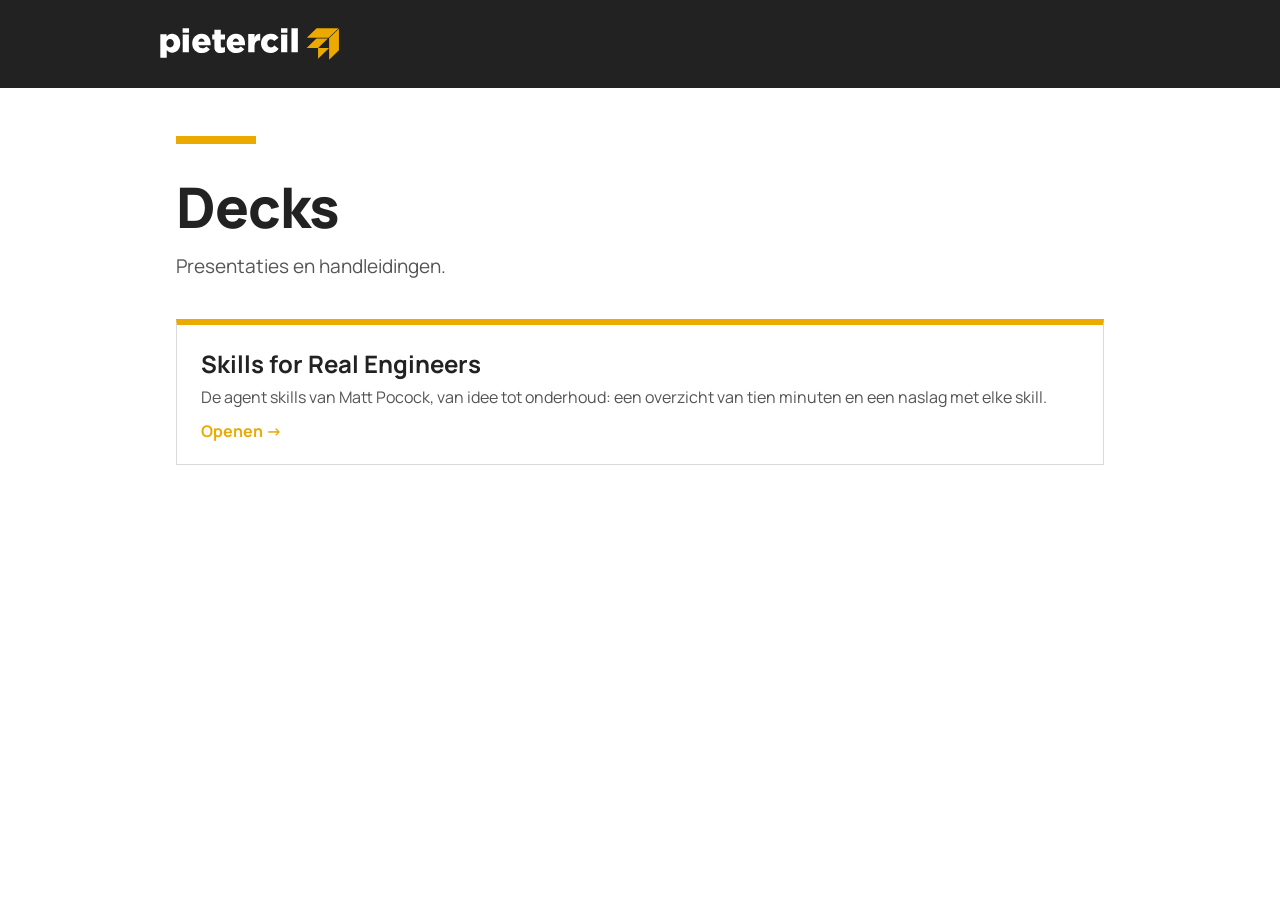
==== index.html @ 071e30e1 "Add Skills for Real Engineers deck with Pietercil-branded deck engine Ten-slide overview of Matt Poc" ====
<!doctype html>
<html lang="nl">
<head>
<meta charset="utf-8">
<meta name="viewport" content="width=device-width, initial-scale=1">
<title>Decks</title>
<link rel="icon" href="_shared/favicon.svg" type="image/svg+xml">
<link rel="preconnect" href="https://fonts.googleapis.com">
<link rel="preconnect" href="https://fonts.gstatic.com" crossorigin>
<link rel="stylesheet" href="https://fonts.googleapis.com/css2?family=Manrope:wght@400;600;800&display=swap">
<style>
  :root { --brand: #eca900; --fg: #222; --dim: #545454; --line: #d9d9d9; --bg: #fff; --bg-2: #f3f3f3; }
  @media (prefers-color-scheme: dark) { :root { --fg: #f3f3f3; --dim: #c4c4c4; --line: #404040; --bg: #1b1b1b; --bg-2: #222; } }
  * { box-sizing: border-box; }
  body { margin: 0; background: var(--bg); color: var(--fg); font-family: Manrope, system-ui, sans-serif; }
  header { background: #222; color: #fff; padding: 28px 16px; }
  header .in, main { max-width: 960px; margin: 0 auto; }
  header svg { height: 32px; display: block; }
  main { padding: 48px 16px 80px; }
  h1 { font-size: clamp(36px, 6vw, 56px); font-weight: 800; letter-spacing: -.02em; margin: 0 0 8px; }
  h1::before { content: ""; display: block; width: 80px; height: 8px; background: var(--brand); margin-bottom: 24px; }
  p.lead { color: var(--dim); font-size: 19px; margin: 0 0 40px; }
  a.deck { display: block; text-decoration: none; color: inherit; border: 1px solid var(--line); border-top: 6px solid var(--brand); padding: 22px 24px; background: var(--bg); transition: background .2s; }
  a.deck:hover { background: var(--bg-2); }
  a.deck h2 { margin: 0 0 6px; font-size: 24px; }
  a.deck p { margin: 0; color: var(--dim); }
  a.deck span { display: inline-block; margin-top: 12px; font-weight: 700; color: var(--brand); }
</style>
</head>
<body>
<header><div class="in" id="logo"></div></header>
<main>
  <h1>Decks</h1>
  <p class="lead">Presentaties en handleidingen.</p>
  <a class="deck" href="mattpocock-skills/">
    <h2>Skills for Real Engineers</h2>
    <p>De agent skills van Matt Pocock, van idee tot onderhoud: een overzicht van tien minuten en een naslag met elke skill.</p>
    <span>Openen →</span>
  </a>
</main>
<script>window.DECK = {}; window.I18N = { nl: {} };</script>
<script src="_shared/helpers.js"></script>
<script>document.getElementById('logo').innerHTML = DECK.h.logo(32).replace('var(--brand)', '#eca900');</script>
</body>
</html>
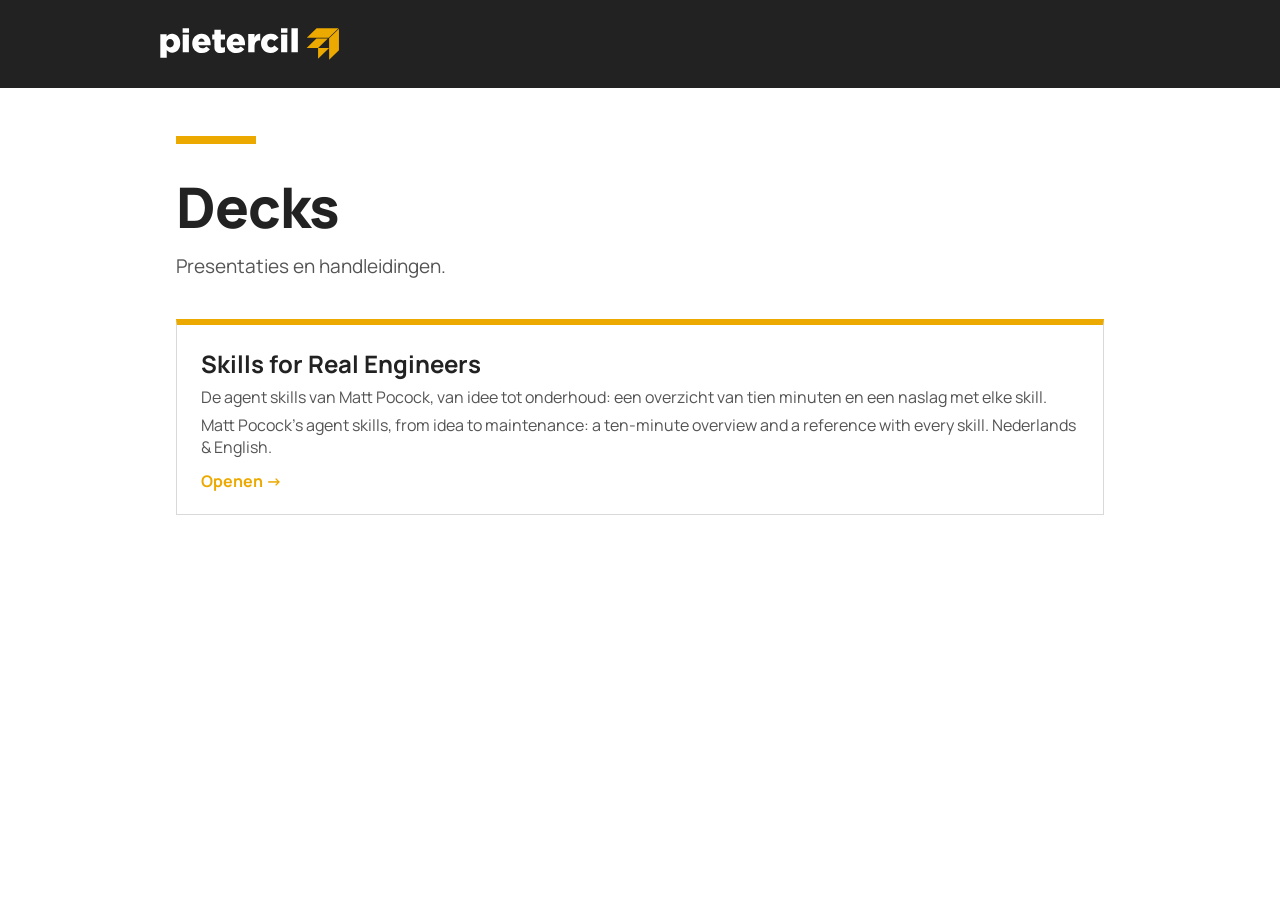
==== commit eb7cea82: "Add English translation of the Skills for Real Engineers deck Every slide, skill card, menu label an" ====
--- a/index.html
+++ b/index.html
@@ -35,6 +35,7 @@
   <a class="deck" href="mattpocock-skills/">
     <h2>Skills for Real Engineers</h2>
     <p>De agent skills van Matt Pocock, van idee tot onderhoud: een overzicht van tien minuten en een naslag met elke skill.</p>
+    <p lang="en" style="margin-top:6px">Matt Pocock’s agent skills, from idea to maintenance: a ten-minute overview and a reference with every skill. Nederlands &amp; English.</p>
     <span>Openen →</span>
   </a>
 </main>
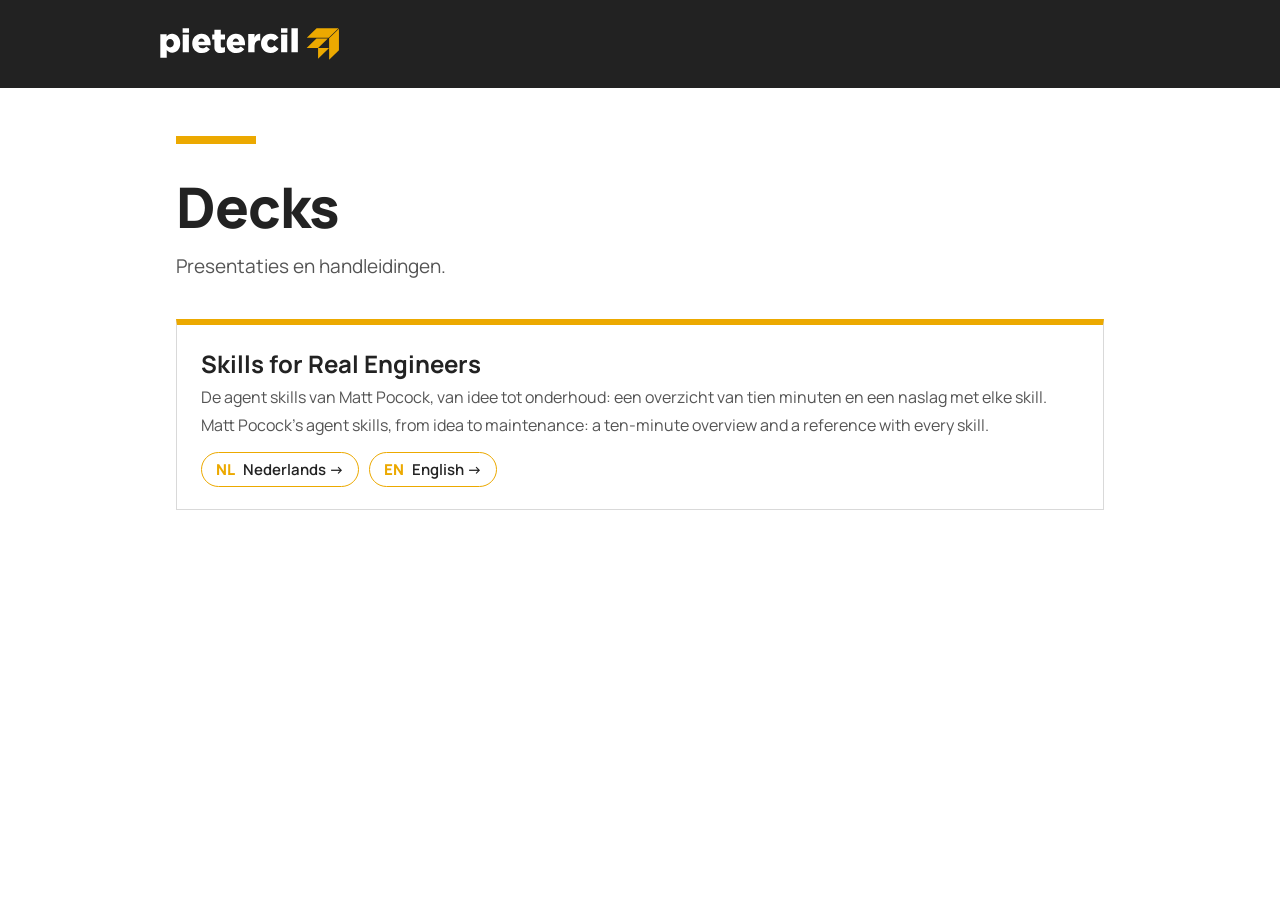
==== commit 5a342372: "Add NL/EN language tags to the deck card on the index page Co-Authored-By: Claude Opus 5.5 <noreply@" ====
--- a/index.html
+++ b/index.html
@@ -20,11 +20,17 @@
   h1 { font-size: clamp(36px, 6vw, 56px); font-weight: 800; letter-spacing: -.02em; margin: 0 0 8px; }
   h1::before { content: ""; display: block; width: 80px; height: 8px; background: var(--brand); margin-bottom: 24px; }
   p.lead { color: var(--dim); font-size: 19px; margin: 0 0 40px; }
-  a.deck { display: block; text-decoration: none; color: inherit; border: 1px solid var(--line); border-top: 6px solid var(--brand); padding: 22px 24px; background: var(--bg); transition: background .2s; }
-  a.deck:hover { background: var(--bg-2); }
-  a.deck h2 { margin: 0 0 6px; font-size: 24px; }
-  a.deck p { margin: 0; color: var(--dim); }
-  a.deck span { display: inline-block; margin-top: 12px; font-weight: 700; color: var(--brand); }
+  .deck { border: 1px solid var(--line); border-top: 6px solid var(--brand); padding: 22px 24px; background: var(--bg); }
+  .deck h2 { margin: 0 0 6px; font-size: 24px; }
+  .deck h2 a { color: inherit; text-decoration: none; }
+  .deck h2 a:hover { text-decoration: underline; text-decoration-color: var(--brand); text-underline-offset: 4px; }
+  .deck p { margin: 0; color: var(--dim); }
+  .langs { display: flex; gap: 10px; flex-wrap: wrap; margin-top: 16px; }
+  .langs a { display: inline-flex; align-items: center; gap: 8px; padding: 6px 14px; border: 1px solid var(--brand); border-radius: 999px; color: var(--fg); text-decoration: none; font-weight: 600; font-size: 15px; transition: background .2s; }
+  .langs a b { font-weight: 800; color: var(--brand); }
+  .langs a:hover, .langs a:focus-visible { background: var(--brand); color: #222; }
+  .langs a:hover b, .langs a:focus-visible b { color: #222; }
+  :focus-visible { outline: 3px solid var(--brand); outline-offset: 3px; }
 </style>
 </head>
 <body>
@@ -32,12 +38,15 @@
 <main>
   <h1>Decks</h1>
   <p class="lead">Presentaties en handleidingen.</p>
-  <a class="deck" href="mattpocock-skills/">
-    <h2>Skills for Real Engineers</h2>
+  <div class="deck">
+    <h2><a href="mattpocock-skills/">Skills for Real Engineers</a></h2>
     <p>De agent skills van Matt Pocock, van idee tot onderhoud: een overzicht van tien minuten en een naslag met elke skill.</p>
-    <p lang="en" style="margin-top:6px">Matt Pocock’s agent skills, from idea to maintenance: a ten-minute overview and a reference with every skill. Nederlands &amp; English.</p>
-    <span>Openen →</span>
-  </a>
+    <p lang="en" style="margin-top:6px">Matt Pocock’s agent skills, from idea to maintenance: a ten-minute overview and a reference with every skill.</p>
+    <div class="langs">
+      <a href="mattpocock-skills/?lang=nl" hreflang="nl"><b>NL</b> Nederlands →</a>
+      <a href="mattpocock-skills/?lang=en" hreflang="en" lang="en"><b>EN</b> English →</a>
+    </div>
+  </div>
 </main>
 <script>window.DECK = {}; window.I18N = { nl: {} };</script>
 <script src="_shared/helpers.js"></script>
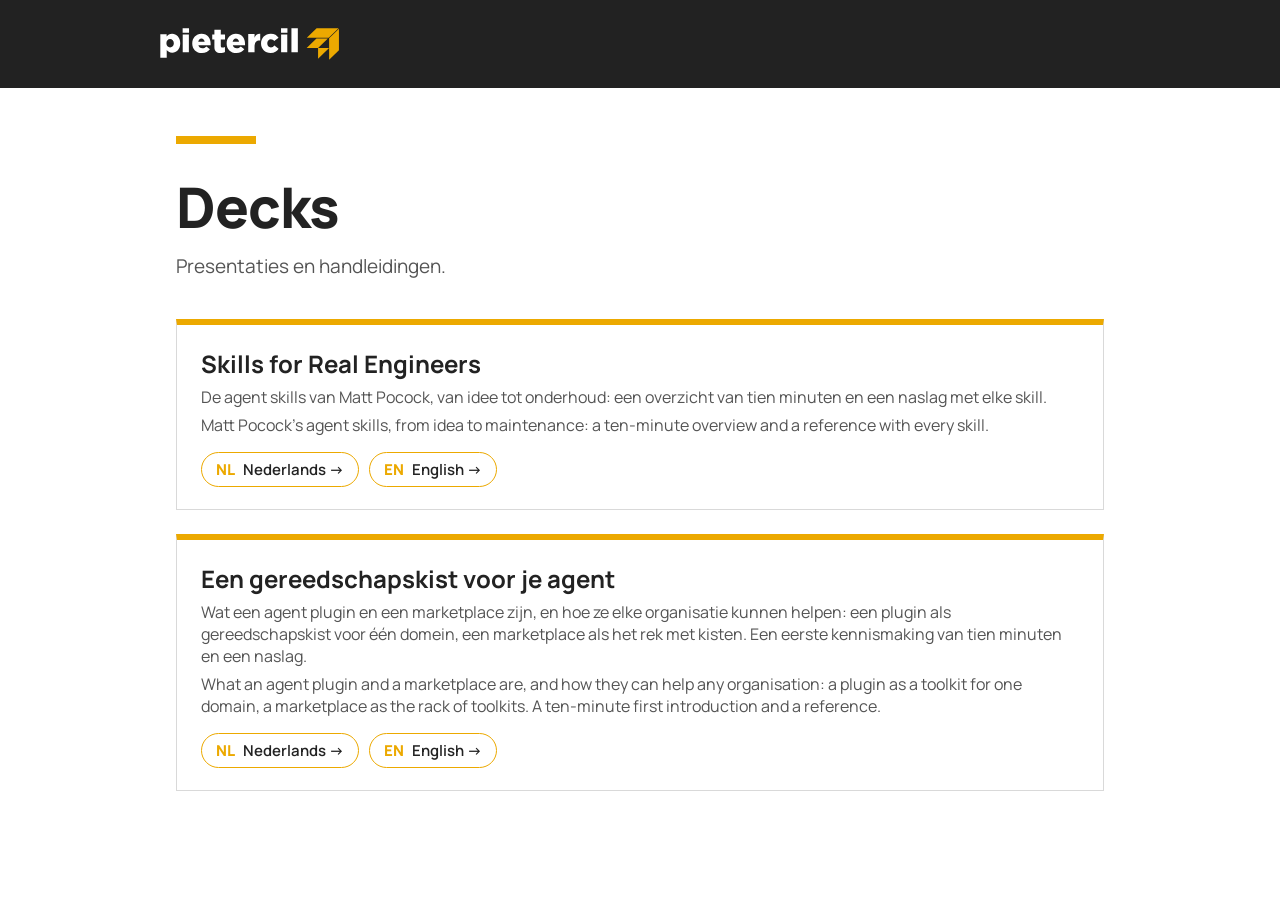
==== commit a1a68062: "Add the agent-plugins deck and scenario support in the engine A ten-minute NL/EN deck that explains " ====
--- a/index.html
+++ b/index.html
@@ -3,7 +3,7 @@
 <head>
 <meta charset="utf-8">
 <meta name="viewport" content="width=device-width, initial-scale=1">
-<title>Decks</title>
+<title>Decks | Pietercil</title>
 <link rel="icon" href="_shared/favicon.svg" type="image/svg+xml">
 <link rel="preconnect" href="https://fonts.googleapis.com">
 <link rel="preconnect" href="https://fonts.gstatic.com" crossorigin>
@@ -20,6 +20,7 @@
   h1 { font-size: clamp(36px, 6vw, 56px); font-weight: 800; letter-spacing: -.02em; margin: 0 0 8px; }
   h1::before { content: ""; display: block; width: 80px; height: 8px; background: var(--brand); margin-bottom: 24px; }
   p.lead { color: var(--dim); font-size: 19px; margin: 0 0 40px; }
+  .deck + .deck { margin-top: 24px; }
   .deck { border: 1px solid var(--line); border-top: 6px solid var(--brand); padding: 22px 24px; background: var(--bg); }
   .deck h2 { margin: 0 0 6px; font-size: 24px; }
   .deck h2 a { color: inherit; text-decoration: none; }
@@ -47,6 +48,15 @@
       <a href="mattpocock-skills/?lang=en" hreflang="en" lang="en"><b>EN</b> English →</a>
     </div>
   </div>
+  <div class="deck">
+    <h2><a href="agent-plugins/">Een gereedschapskist voor je agent</a></h2>
+    <p>Wat een agent plugin en een marketplace zijn, en hoe ze elke organisatie kunnen helpen: een plugin als gereedschapskist voor één domein, een marketplace als het rek met kisten. Een eerste kennismaking van tien minuten en een naslag.</p>
+    <p lang="en" style="margin-top:6px">What an agent plugin and a marketplace are, and how they can help any organisation: a plugin as a toolkit for one domain, a marketplace as the rack of toolkits. A ten-minute first introduction and a reference.</p>
+    <div class="langs">
+      <a href="agent-plugins/?lang=nl" hreflang="nl"><b>NL</b> Nederlands →</a>
+      <a href="agent-plugins/?lang=en" hreflang="en" lang="en"><b>EN</b> English →</a>
+    </div>
+  </div>
 </main>
 <script>window.DECK = {}; window.I18N = { nl: {} };</script>
 <script src="_shared/helpers.js"></script>
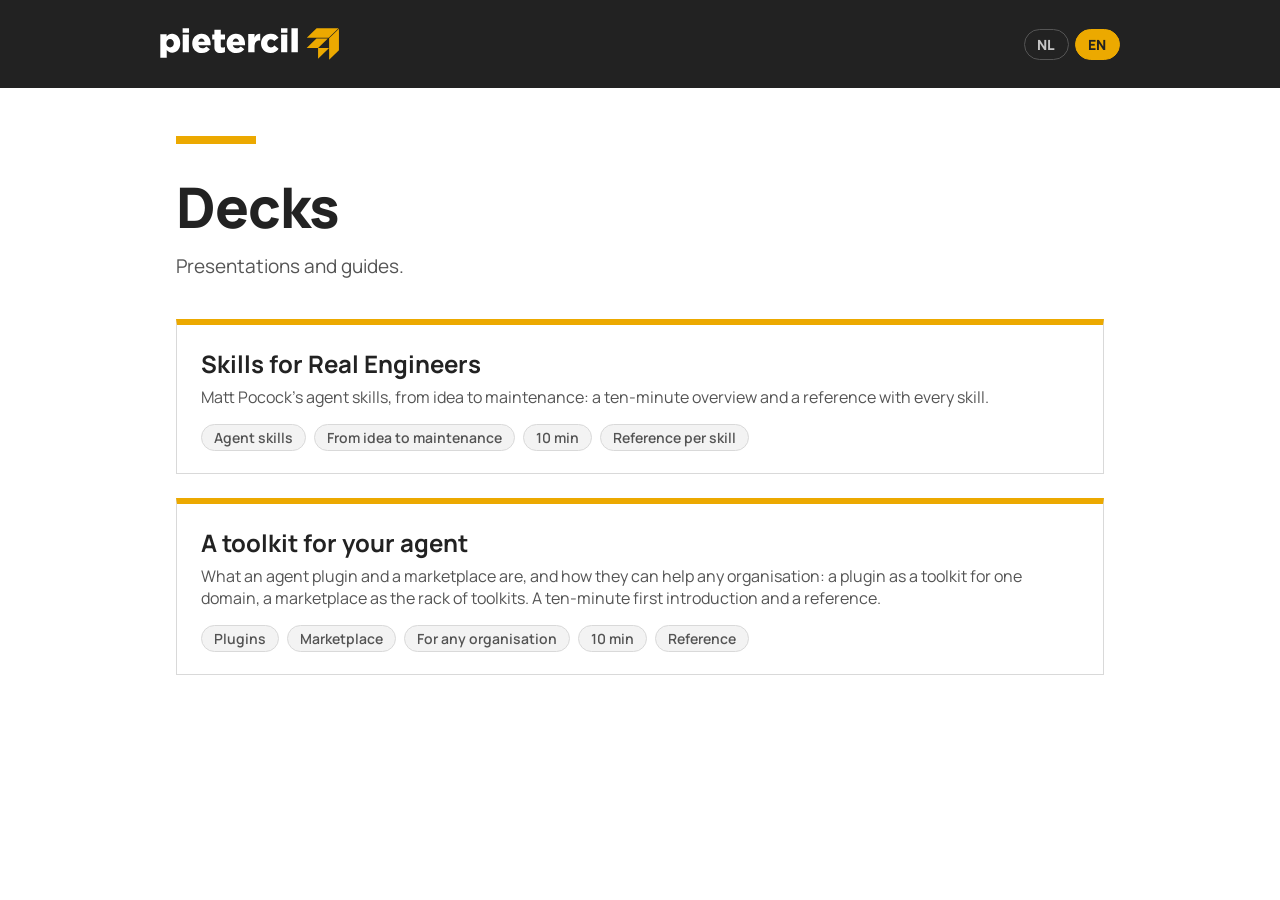
==== commit f5d28595: "Add a language switcher to the index and share the language site-wide The index page gets NL/EN butt" ====
--- a/index.html
+++ b/index.html
@@ -15,51 +15,100 @@
   body { margin: 0; background: var(--bg); color: var(--fg); font-family: Manrope, system-ui, sans-serif; }
   header { background: #222; color: #fff; padding: 28px 16px; }
   header .in, main { max-width: 960px; margin: 0 auto; }
+  header .in { display: flex; align-items: center; justify-content: space-between; gap: 16px; }
   header svg { height: 32px; display: block; }
+  .switch { display: flex; gap: 6px; }
+  .switch button { font: inherit; font-size: 14px; font-weight: 800; letter-spacing: .04em; padding: 5px 12px; border: 1px solid #555; border-radius: 999px; background: transparent; color: #c4c4c4; cursor: pointer; transition: background .2s, border-color .2s; }
+  .switch button:hover { border-color: var(--brand); color: #fff; }
+  .switch button.on { background: var(--brand); border-color: var(--brand); color: #222; }
   main { padding: 48px 16px 80px; }
   h1 { font-size: clamp(36px, 6vw, 56px); font-weight: 800; letter-spacing: -.02em; margin: 0 0 8px; }
   h1::before { content: ""; display: block; width: 80px; height: 8px; background: var(--brand); margin-bottom: 24px; }
   p.lead { color: var(--dim); font-size: 19px; margin: 0 0 40px; }
   .deck + .deck { margin-top: 24px; }
-  .deck { border: 1px solid var(--line); border-top: 6px solid var(--brand); padding: 22px 24px; background: var(--bg); }
+  .deck { position: relative; border: 1px solid var(--line); border-top: 6px solid var(--brand); padding: 22px 24px; background: var(--bg); transition: border-color .2s; }
+  .deck:hover { border-color: var(--brand); }
   .deck h2 { margin: 0 0 6px; font-size: 24px; }
   .deck h2 a { color: inherit; text-decoration: none; }
-  .deck h2 a:hover { text-decoration: underline; text-decoration-color: var(--brand); text-underline-offset: 4px; }
+  /* The title link covers the whole card, so a click anywhere on it opens the deck. */
+  .deck h2 a::after { content: ""; position: absolute; inset: 0; }
+  .deck:hover h2 a, .deck h2 a:focus-visible { text-decoration: underline; text-decoration-color: var(--brand); text-underline-offset: 4px; }
   .deck p { margin: 0; color: var(--dim); }
-  .langs { display: flex; gap: 10px; flex-wrap: wrap; margin-top: 16px; }
-  .langs a { display: inline-flex; align-items: center; gap: 8px; padding: 6px 14px; border: 1px solid var(--brand); border-radius: 999px; color: var(--fg); text-decoration: none; font-weight: 600; font-size: 15px; transition: background .2s; }
-  .langs a b { font-weight: 800; color: var(--brand); }
-  .langs a:hover, .langs a:focus-visible { background: var(--brand); color: #222; }
-  .langs a:hover b, .langs a:focus-visible b { color: #222; }
+  .tags { display: flex; gap: 8px; flex-wrap: wrap; margin: 16px 0 0; padding: 0; list-style: none; }
+  .tags li { padding: 3px 12px; border: 1px solid var(--line); border-radius: 999px; background: var(--bg-2); font-size: 14px; font-weight: 600; color: var(--dim); }
   :focus-visible { outline: 3px solid var(--brand); outline-offset: 3px; }
 </style>
 </head>
 <body>
-<header><div class="in" id="logo"></div></header>
+<header>
+  <div class="in">
+    <div id="logo"></div>
+    <div class="switch" role="group" aria-label="Taal / Language">
+      <button type="button" data-lang="nl" lang="nl">NL</button>
+      <button type="button" data-lang="en" lang="en">EN</button>
+    </div>
+  </div>
+</header>
 <main>
   <h1>Decks</h1>
-  <p class="lead">Presentaties en handleidingen.</p>
+  <p class="lead" data-t="lead"></p>
   <div class="deck">
-    <h2><a href="mattpocock-skills/">Skills for Real Engineers</a></h2>
-    <p>De agent skills van Matt Pocock, van idee tot onderhoud: een overzicht van tien minuten en een naslag met elke skill.</p>
-    <p lang="en" style="margin-top:6px">Matt Pocock’s agent skills, from idea to maintenance: a ten-minute overview and a reference with every skill.</p>
-    <div class="langs">
-      <a href="mattpocock-skills/?lang=nl" hreflang="nl"><b>NL</b> Nederlands →</a>
-      <a href="mattpocock-skills/?lang=en" hreflang="en" lang="en"><b>EN</b> English →</a>
-    </div>
+    <h2><a data-deck="mattpocock-skills/" data-t="skills.title"></a></h2>
+    <p data-t="skills.desc"></p>
+    <ul class="tags" data-tags="skills"></ul>
   </div>
   <div class="deck">
-    <h2><a href="agent-plugins/">Een gereedschapskist voor je agent</a></h2>
-    <p>Wat een agent plugin en een marketplace zijn, en hoe ze elke organisatie kunnen helpen: een plugin als gereedschapskist voor één domein, een marketplace als het rek met kisten. Een eerste kennismaking van tien minuten en een naslag.</p>
-    <p lang="en" style="margin-top:6px">What an agent plugin and a marketplace are, and how they can help any organisation: a plugin as a toolkit for one domain, a marketplace as the rack of toolkits. A ten-minute first introduction and a reference.</p>
-    <div class="langs">
-      <a href="agent-plugins/?lang=nl" hreflang="nl"><b>NL</b> Nederlands →</a>
-      <a href="agent-plugins/?lang=en" hreflang="en" lang="en"><b>EN</b> English →</a>
-    </div>
+    <h2><a data-deck="agent-plugins/" data-t="plugins.title"></a></h2>
+    <p data-t="plugins.desc"></p>
+    <ul class="tags" data-tags="plugins"></ul>
   </div>
 </main>
 <script>window.DECK = {}; window.I18N = { nl: {} };</script>
 <script src="_shared/helpers.js"></script>
-<script>document.getElementById('logo').innerHTML = DECK.h.logo(32).replace('var(--brand)', '#eca900');</script>
+<script>
+document.getElementById('logo').innerHTML = DECK.h.logo(32).replace('var(--brand)', '#eca900');
+
+const TEXT = {
+  nl: {
+    lead: 'Presentaties en handleidingen.',
+    'skills.title': 'Skills for Real Engineers',
+    'skills.desc': 'De agent skills van Matt Pocock, van idee tot onderhoud: een overzicht van tien minuten en een naslag met elke skill.',
+    'skills.tags': ['Agent skills', 'Van idee tot onderhoud', '10 min', 'Naslag per skill'],
+    'plugins.title': 'Een gereedschapskist voor je agent',
+    'plugins.desc': 'Wat een agent plugin en een marketplace zijn, en hoe ze elke organisatie kunnen helpen: een plugin als gereedschapskist voor één domein, een marketplace als het rek met kisten. Een eerste kennismaking van tien minuten en een naslag.',
+    'plugins.tags': ['Plugins', 'Marketplace', 'Voor elke organisatie', '10 min', 'Naslag'],
+  },
+  en: {
+    lead: 'Presentations and guides.',
+    'skills.title': 'Skills for Real Engineers',
+    'skills.desc': 'Matt Pocock’s agent skills, from idea to maintenance: a ten-minute overview and a reference with every skill.',
+    'skills.tags': ['Agent skills', 'From idea to maintenance', '10 min', 'Reference per skill'],
+    'plugins.title': 'A toolkit for your agent',
+    'plugins.desc': 'What an agent plugin and a marketplace are, and how they can help any organisation: a plugin as a toolkit for one domain, a marketplace as the rack of toolkits. A ten-minute first introduction and a reference.',
+    'plugins.tags': ['Plugins', 'Marketplace', 'For any organisation', '10 min', 'Reference'],
+  },
+};
+
+// Same order as the decks: ?lang=, then the site-wide choice (deck.lang, shared with every deck), then the browser, then NL.
+const LANGS = Object.keys(TEXT);
+const qs = new URLSearchParams(location.search);
+const saved = (() => { try { return localStorage.getItem('deck.lang'); } catch (e) { return null; } })();
+const fromBrowser = (navigator.languages || [navigator.language || 'nl']).map((l) => String(l).toLowerCase().split('-')[0]).find((l) => LANGS.includes(l));
+const lang = [qs.get('lang'), saved, fromBrowser].find((l) => LANGS.includes(l)) || LANGS[0];
+
+function setLang(l, remember = true) {
+  if (remember) { try { localStorage.setItem('deck.lang', l); } catch (e) { /* storage unavailable */ } }
+  const t = TEXT[l];
+  document.documentElement.lang = l;
+  document.querySelectorAll('[data-t]').forEach((el) => { el.textContent = t[el.dataset.t]; });
+  document.querySelectorAll('[data-tags]').forEach((ul) => { ul.innerHTML = t[ul.dataset.tags + '.tags'].map((x) => `<li>${x}</li>`).join(''); });
+  document.querySelectorAll('[data-deck]').forEach((a) => { a.href = a.dataset.deck + '?lang=' + l; a.hreflang = l; });
+  document.querySelectorAll('[data-lang]').forEach((b) => { b.classList.toggle('on', b.dataset.lang === l); b.setAttribute('aria-pressed', b.dataset.lang === l); });
+  if (qs.has('lang')) { qs.set('lang', l); history.replaceState(null, '', location.pathname + '?' + qs); }
+}
+document.querySelectorAll('[data-lang]').forEach((b) => b.addEventListener('click', () => setLang(b.dataset.lang)));
+// A ?lang= link is a choice too; a guess from the browser is not stored.
+setLang(lang, lang === qs.get('lang') || lang === saved);
+</script>
 </body>
 </html>
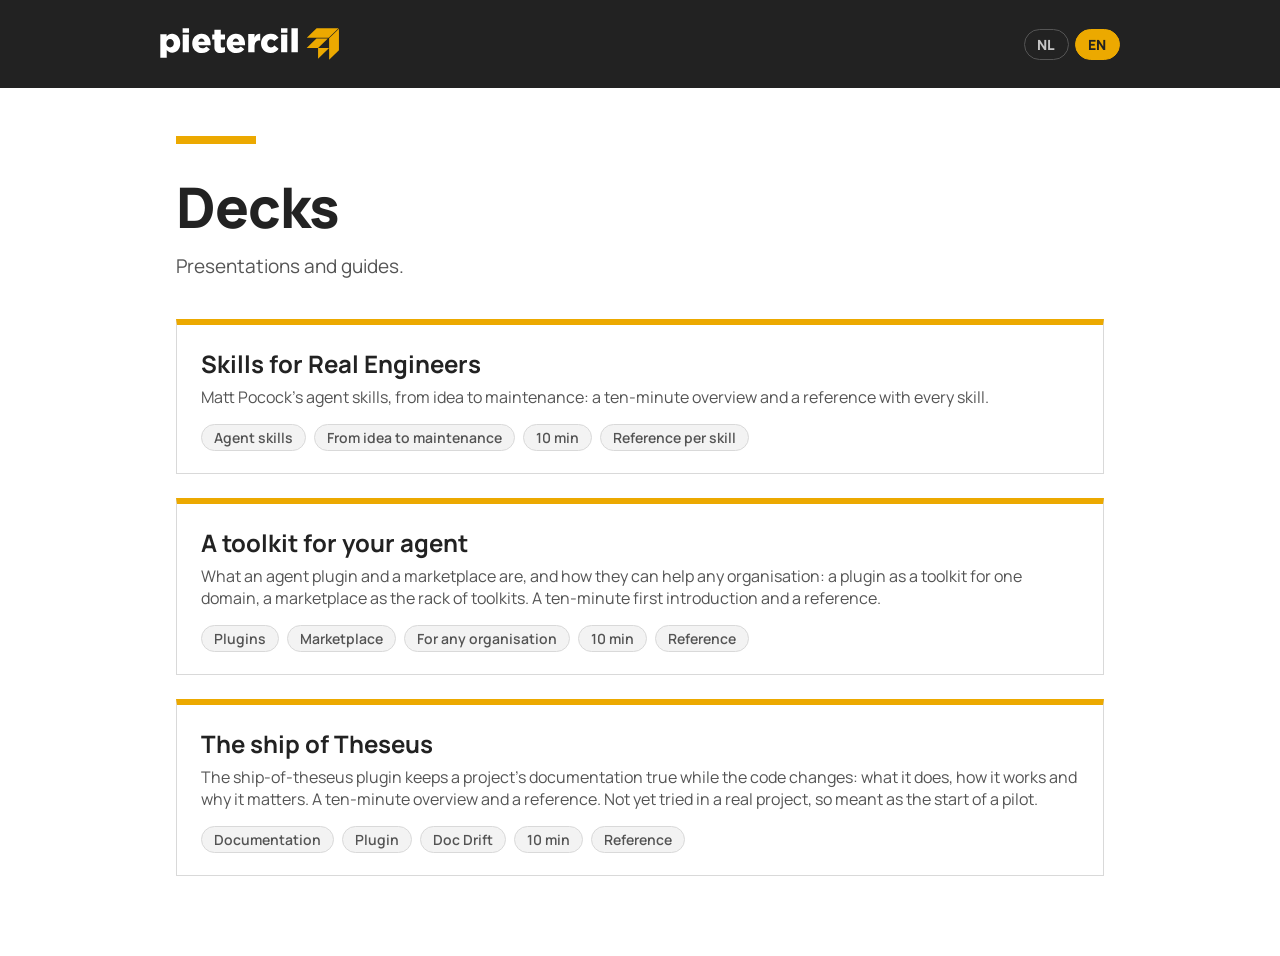
==== commit 09b3aad7: "Add the ship-of-theseus deck and list it in the index and README Co-Authored-By: Claude Sonnet 5.5 <" ====
--- a/index.html
+++ b/index.html
@@ -62,6 +62,11 @@
     <p data-t="plugins.desc"></p>
     <ul class="tags" data-tags="plugins"></ul>
   </div>
+  <div class="deck">
+    <h2><a data-deck="ship-of-theseus/" data-t="theseus.title"></a></h2>
+    <p data-t="theseus.desc"></p>
+    <ul class="tags" data-tags="theseus"></ul>
+  </div>
 </main>
 <script>window.DECK = {}; window.I18N = { nl: {} };</script>
 <script src="_shared/helpers.js"></script>
@@ -77,6 +82,9 @@
     'plugins.title': 'Een gereedschapskist voor je agent',
     'plugins.desc': 'Wat een agent plugin en een marketplace zijn, en hoe ze elke organisatie kunnen helpen: een plugin als gereedschapskist voor één domein, een marketplace als het rek met kisten. Een eerste kennismaking van tien minuten en een naslag.',
     'plugins.tags': ['Plugins', 'Marketplace', 'Voor elke organisatie', '10 min', 'Naslag'],
+    'theseus.title': 'Het schip van Theseus',
+    'theseus.desc': 'De plugin ship-of-theseus houdt de documentatie van een project waar terwijl de code verandert: wat hij doet, hoe hij werkt en waarom het ertoe doet. Een overzicht van tien minuten en een naslag. Nog niet beproefd in een echt project, dus bedoeld als aanzet voor een proefproject.',
+    'theseus.tags': ['Documentatie', 'Plugin', 'Doc Drift', '10 min', 'Naslag'],
   },
   en: {
     lead: 'Presentations and guides.',
@@ -86,6 +94,9 @@
     'plugins.title': 'A toolkit for your agent',
     'plugins.desc': 'What an agent plugin and a marketplace are, and how they can help any organisation: a plugin as a toolkit for one domain, a marketplace as the rack of toolkits. A ten-minute first introduction and a reference.',
     'plugins.tags': ['Plugins', 'Marketplace', 'For any organisation', '10 min', 'Reference'],
+    'theseus.title': 'The ship of Theseus',
+    'theseus.desc': 'The ship-of-theseus plugin keeps a project’s documentation true while the code changes: what it does, how it works and why it matters. A ten-minute overview and a reference. Not yet tried in a real project, so meant as the start of a pilot.',
+    'theseus.tags': ['Documentation', 'Plugin', 'Doc Drift', '10 min', 'Reference'],
   },
 };
 
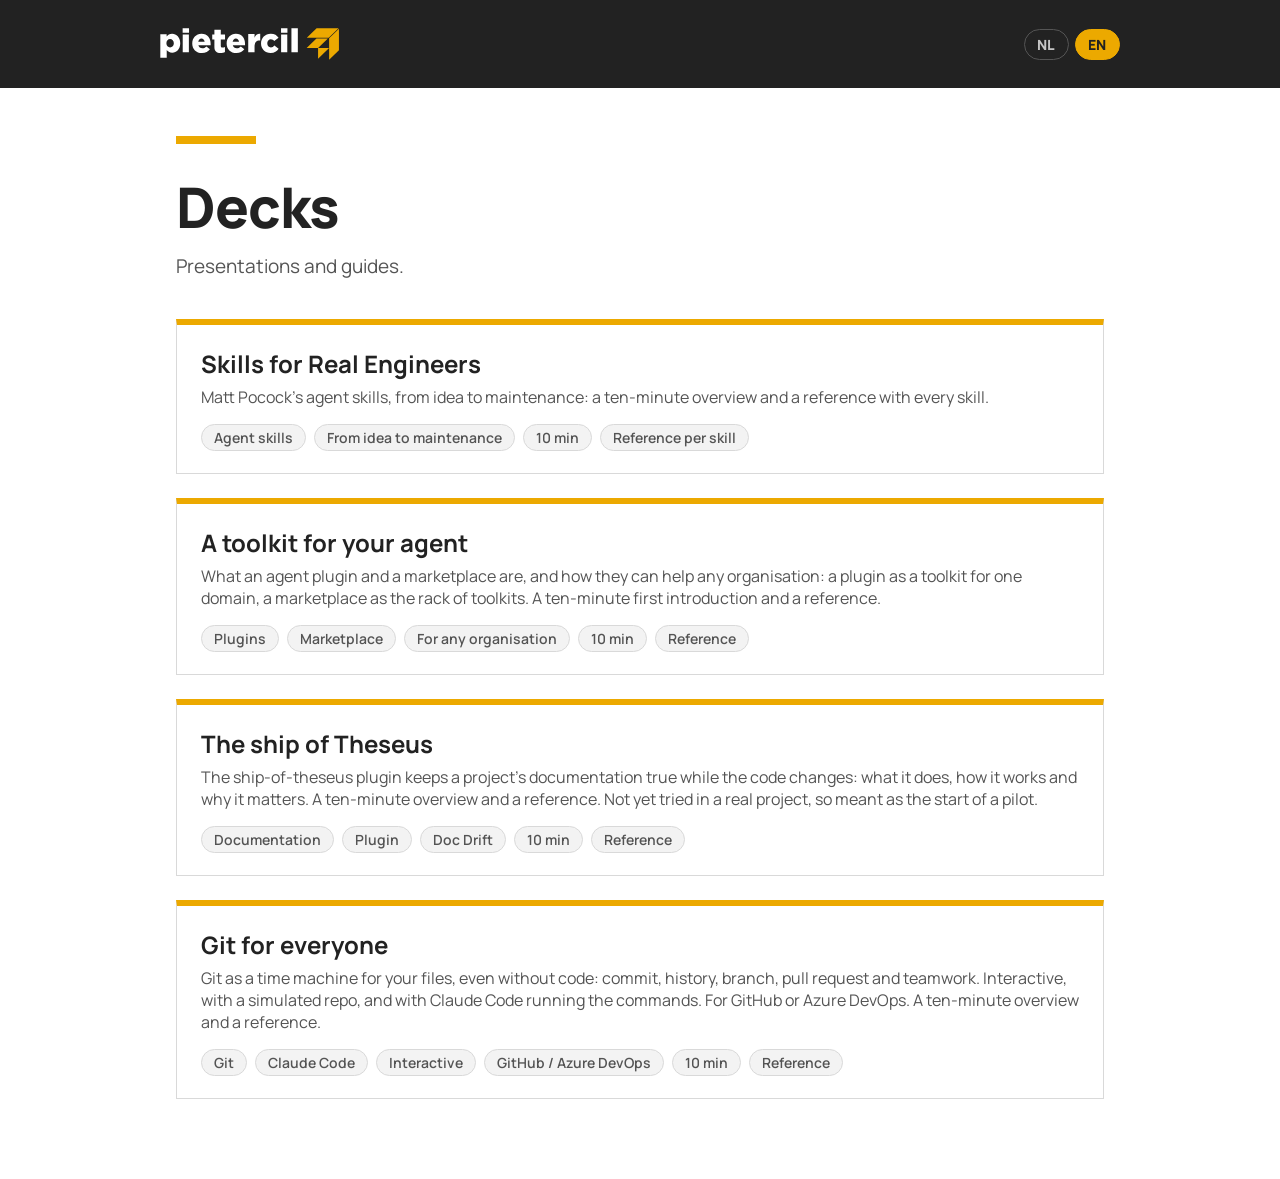
==== commit 90311ae5: "Add the git-for-everyone deck, with a platform setting and a shared simulator state in the engine Ne" ====
--- a/index.html
+++ b/index.html
@@ -67,6 +67,11 @@
     <p data-t="theseus.desc"></p>
     <ul class="tags" data-tags="theseus"></ul>
   </div>
+  <div class="deck">
+    <h2><a data-deck="git-for-everyone/" data-t="git.title"></a></h2>
+    <p data-t="git.desc"></p>
+    <ul class="tags" data-tags="git"></ul>
+  </div>
 </main>
 <script>window.DECK = {}; window.I18N = { nl: {} };</script>
 <script src="_shared/helpers.js"></script>
@@ -85,6 +90,9 @@
     'theseus.title': 'Het schip van Theseus',
     'theseus.desc': 'De plugin ship-of-theseus houdt de documentatie van een project waar terwijl de code verandert: wat hij doet, hoe hij werkt en waarom het ertoe doet. Een overzicht van tien minuten en een naslag. Nog niet beproefd in een echt project, dus bedoeld als aanzet voor een proefproject.',
     'theseus.tags': ['Documentatie', 'Plugin', 'Doc Drift', '10 min', 'Naslag'],
+    'git.title': 'Git voor iedereen',
+    'git.desc': 'Git als tijdmachine voor je bestanden, ook zonder code: commit, geschiedenis, branch, pull request en samenwerken. Interactief, met een gesimuleerde repo, en met Claude Code die de commando’s uitvoert. Voor GitHub of Azure DevOps. Een overzicht van tien minuten en een naslag.',
+    'git.tags': ['Git', 'Claude Code', 'Interactief', 'GitHub / Azure DevOps', '10 min', 'Naslag'],
   },
   en: {
     lead: 'Presentations and guides.',
@@ -97,6 +105,9 @@
     'theseus.title': 'The ship of Theseus',
     'theseus.desc': 'The ship-of-theseus plugin keeps a project’s documentation true while the code changes: what it does, how it works and why it matters. A ten-minute overview and a reference. Not yet tried in a real project, so meant as the start of a pilot.',
     'theseus.tags': ['Documentation', 'Plugin', 'Doc Drift', '10 min', 'Reference'],
+    'git.title': 'Git for everyone',
+    'git.desc': 'Git as a time machine for your files, even without code: commit, history, branch, pull request and teamwork. Interactive, with a simulated repo, and with Claude Code running the commands. For GitHub or Azure DevOps. A ten-minute overview and a reference.',
+    'git.tags': ['Git', 'Claude Code', 'Interactive', 'GitHub / Azure DevOps', '10 min', 'Reference'],
   },
 };
 
